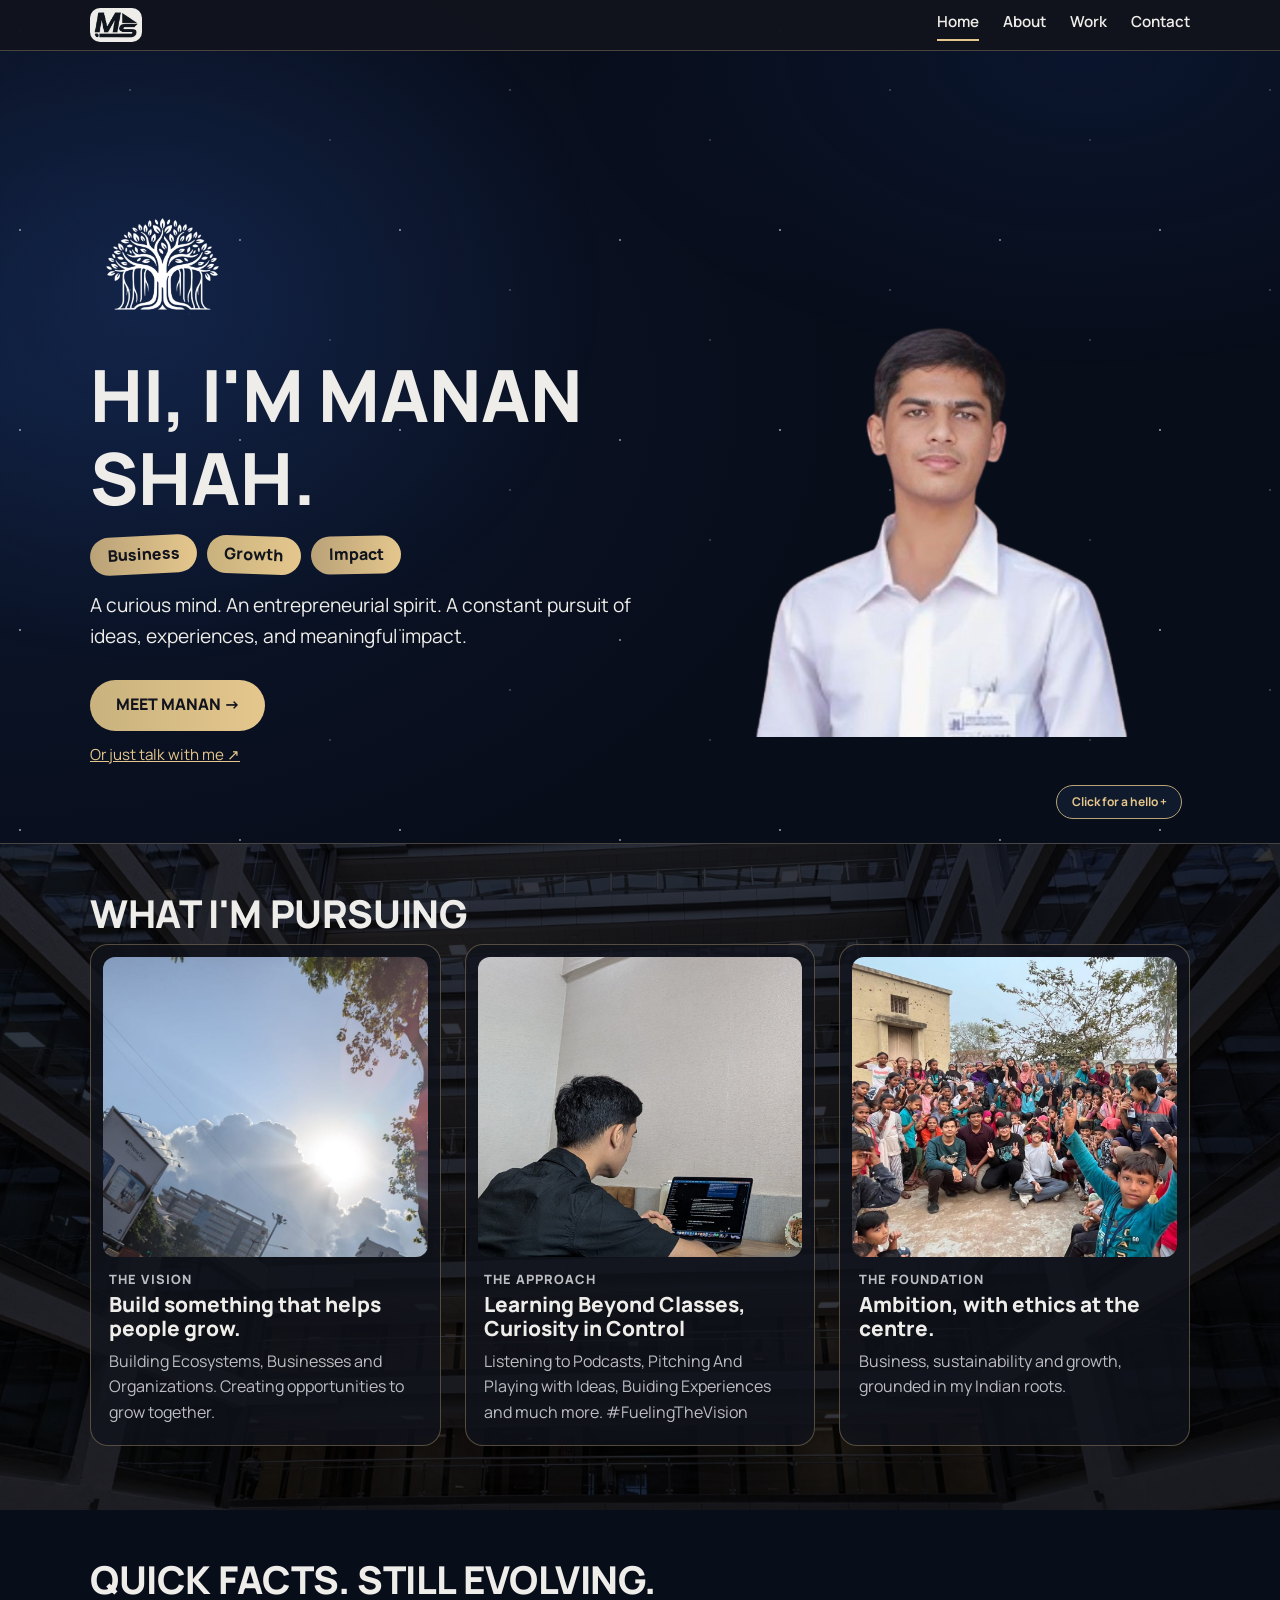
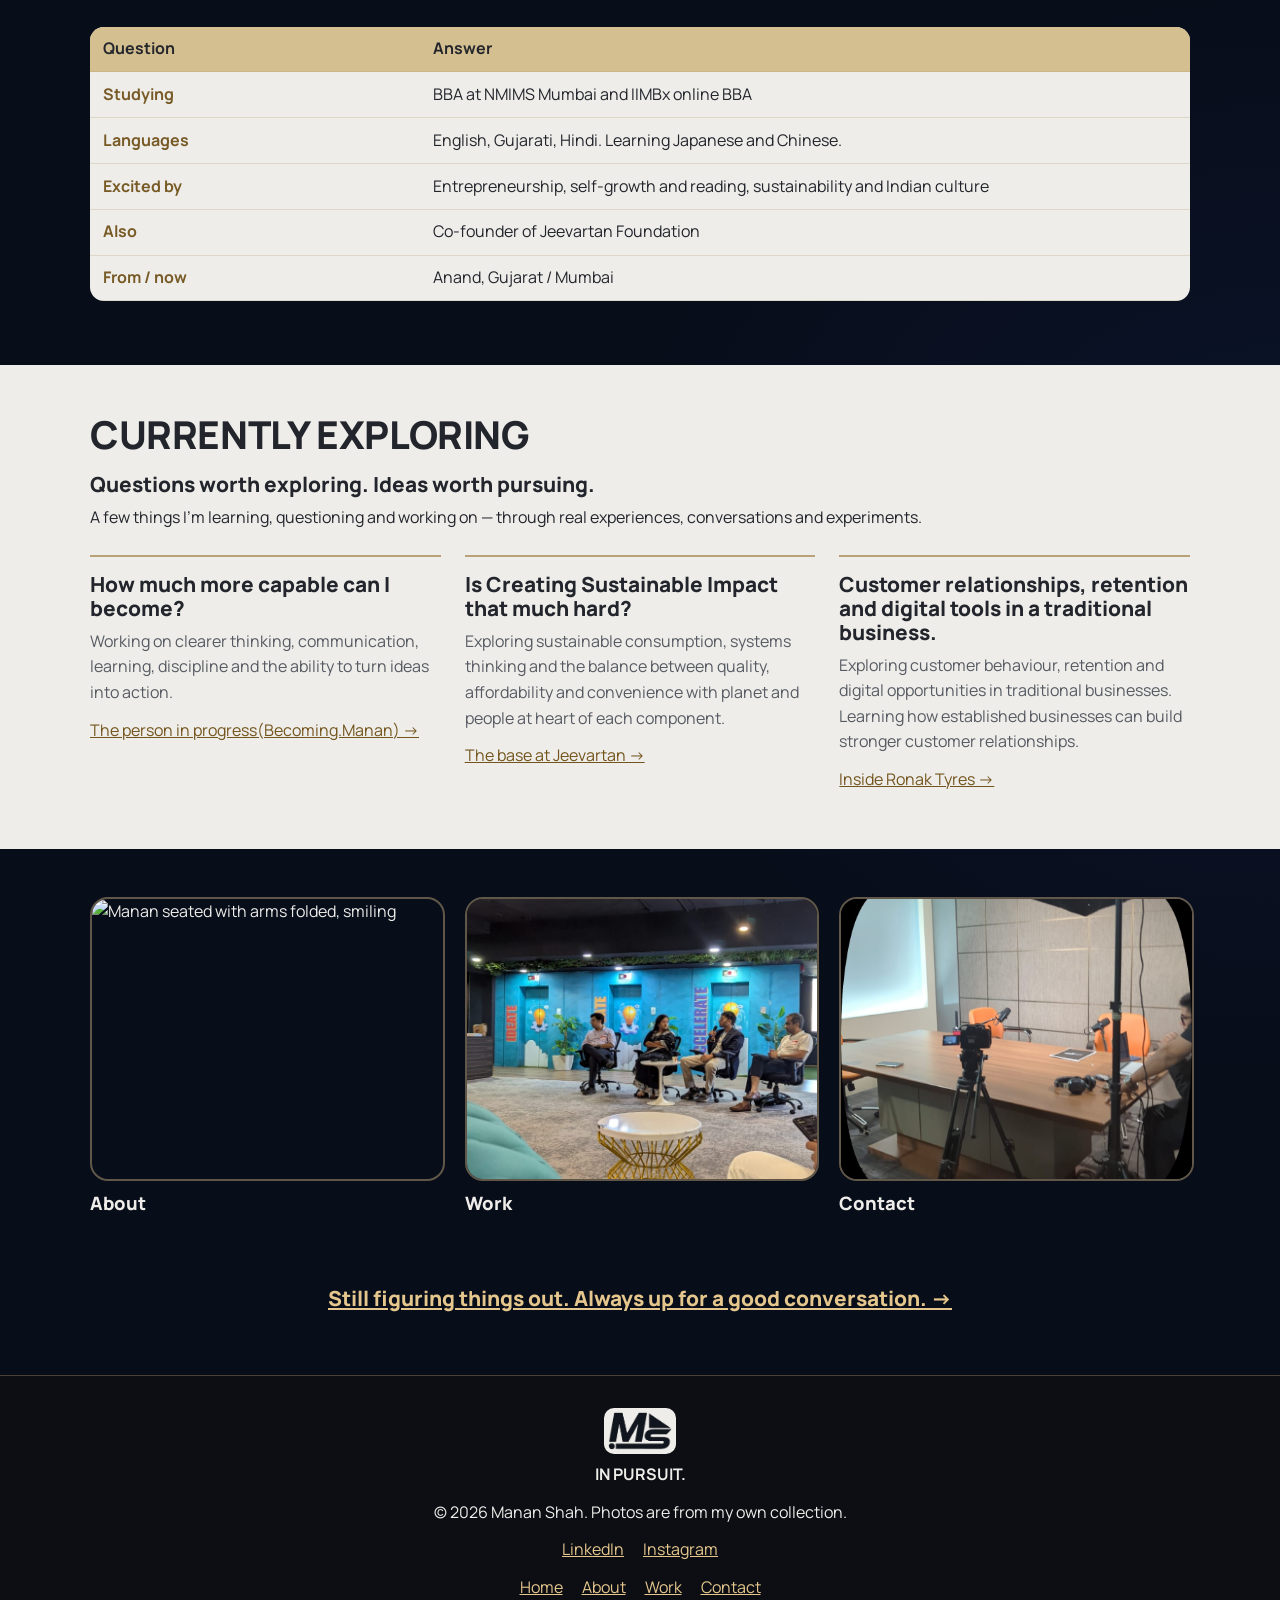
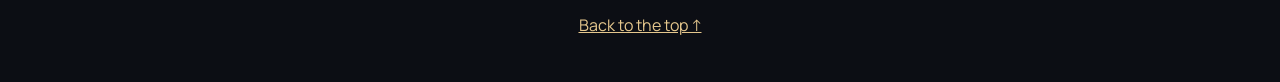
==== mananshahre-portfolio/index.html @ 9f40ce19 "Add files via upload" ====
<!DOCTYPE html>
<html lang="en">
<head>
<meta charset="utf-8">
<meta name="viewport" content="width=device-width, initial-scale=1">
<title>Home | Manan Shah | In Pursuit</title>


<link href="https://fonts.googleapis.com/css2?family=Manrope:wght@400;600;700;800&family=Instrument+Serif:ital@0;1&family=IBM+Plex+Mono:wght@400;500&display=swap" rel="stylesheet">

<link rel="stylesheet" href="css/style.css">
</head>
<body id="top">

<!-- NAVIGATION -->
<header class="site-header">
  <nav class="navbar">
    <a href="index.html" class="nav-logo">
      <img src="assets/images/ms-logo-light.png" alt="logo of Manan Shah" width="44">
    </a>

    <ul class="nav-links">
      <li><a href="index.html" class="active" >Home</a></li>
      <li><a href="about.html">About</a></li>
      <li><a href="work.html">Work</a></li>
      <li><a href="contact.html">Contact</a></li>
    </ul>
  </nav>
</header>

<main>


<section id="home" class="hero">
  <div class="hero-inner">
    <div class="hero-text">
      <img src="assets/images/banyan-tree-chosen.png" alt="White banyan tree with branching leaves and hanging roots, supplied by Manan as his growth symbol" class="hero-banyan" width="110">
      <h1 class="hero-title">HI, I'M MANAN SHAH.</h1>
      <ul class="pills">
        <li>Business</li>
        <li>Growth</li>
        <li>Impact</li>
      </ul>
      <p class="hero-sub">A curious mind. An entrepreneurial spirit. A constant pursuit of ideas, experiences, and meaningful impact.</p>
      <p class="scroll-cue"><a href="about.html">MEET MANAN &#8594;</a></p>
      <p class="hero-talk"><a href="contact.html">Or just talk with me &#8599;</a></p>
    </div>
    <details class="portrait-interaction">
      <summary><span class="hero-portrait"><img src="assets/images/manan-colour-cutout.png" alt="Colour portrait of Manan Shah, chosen by Manan" width="460"></span><span class="portrait-hint">Click for a hello +</span></summary>
      <p class="portrait-hello">Hiii! Looks like a serious face. But here's a  very unserious hello.<br><a href="contact.html">Come say hi &#8594;</a></p>
    </details>
  </div>
</section>

<section class="core-section">
  <h2>WHAT I'M PURSUING</h2>
  <div class="tile-grid">
    <article class="tile">
      <img src="assets/images/photo-street.jpg" alt="A city street with buildings, vehicles and a bright sky" width="400">
      <p class="tile-label">The Vision</p>
      <h3>Build something that helps people grow.</h3>
      <p>Building Ecosystems, Businesses and Organizations. Creating opportunities to grow together.</p>
    </article>
    <article class="tile">
      <img src="assets/images/reading.jpeg" alt="Manan working" width="400">
      <p class="tile-label">The approach</p>
      <h3>Learning Beyond Classes, Curiosity in Control </h3>
      <p> Listening to Podcasts, Pitching And Playing with Ideas, Buiding Experiences and much more. #FuelingTheVision </p>
    </article>
    <article class="tile">
      <img src="assets/images/jvrtn.jpg" alt="Family tyre shop" width="400">
      <p class="tile-label">The foundation</p>
      <h3>Ambition, with ethics at the centre.</h3>
      <p>Business, sustainability and growth, grounded in my Indian roots.</p>
    </article>
  </div>
</section>

<section class="section-light home-facts">
  <h2>QUICK FACTS. STILL EVOLVING.</h2>
  <table class="facts-table">
    <thead>
      <tr><th scope="col">Question</th><th scope="col">Answer</th></tr>
    </thead>
    <tbody>
      <tr><th scope="row">Studying</th><td>BBA at NMIMS Mumbai and IIMBx online BBA</td></tr>
      <tr><th scope="row">Languages</th><td>English, Gujarati, Hindi. Learning Japanese and Chinese.</td></tr>
      <tr><th scope="row">Excited by</th><td>Entrepreneurship, self-growth and reading, sustainability and Indian culture</td></tr>
      <tr><th scope="row">Also</th><td>Co-founder of Jeevartan Foundation</td></tr>
    <tr><th scope="row">From / now</th><td>Anand, Gujarat / Mumbai</td></tr>
    </tbody>
  </table>
</section>

<section class="section-light current-questions">
  <h2>CURRENTLY EXPLORING</h2>
  <h3>Questions worth exploring. Ideas worth pursuing.</h3>
  <p>A few things I'm learning, questioning and working on — through real experiences, conversations and experiments.</p>
  <div class="question-grid">
    <article><h3>How much more capable can I become?</h3><p>Working on clearer thinking, communication, learning, discipline and the ability to turn ideas into action.</p><a href="about.html">The person in progress(Becoming.Manan) &#8594;</a></article>
    <article><h3>Is Creating Sustainable Impact that much hard?</h3><p>Exploring sustainable consumption, systems thinking and the balance between quality, affordability and convenience with planet and people at heart of each component.</p><a href="work.html#projects">The base at Jeevartan &#8594;</a></article>
    <article><h3>Customer relationships, retention and digital tools in a traditional business.</h3><p>Exploring customer behaviour, retention and digital opportunities in traditional businesses. Learning how established businesses can build stronger customer relationships.</p><a href="work.html#business">Inside Ronak Tyres &#8594;</a></article>
  </div>
</section>

<section class="path-section">
  <a class="path-card" href="about.html">
    <img src="assets/images/photo-portrait-seated.jpg" alt="Manan seated with arms folded, smiling" width="400">
    <span class="path-label">About</span>
  </a>
  <a class="path-card" href="work.html">
    <img src="assets/images/photo-panel.jpg" alt="A panel discussion with four speakers seated on a stage" width="400">
    <span class="path-label">Work</span>
  </a>
  <a class="path-card" href="contact.html">
    <img src="assets/images/podcast.png" alt="A recording setup with microphones, headphones and people seated at a table" width="400">
    <span class="path-label">Contact</span>
  </a>
</section>

<p class="page-cta"><a href="contact.html">Still figuring things out. Always up for a good conversation. &#8594;</a></p>
</main>

<!-- FOOTER -->
<footer class="site-footer">
  <img src="assets/images/ms-logo-light.png" alt="logo of Manan Shah" width="64">
  <p class="footer-mark"><strong>IN PURSUIT.</strong></p>
  <p>&copy; 2026 Manan Shah. Photos are from my own collection.</p>
  <p><a href="https://www.linkedin.com/in/manan-shah-re/">LinkedIn</a> <a href="https://www.instagram.com/becoming.manan/">Instagram</a></p>
  <p class="footer-nav"><a href="index.html">Home</a> <a href="about.html">About</a> <a href="work.html">Work</a> <a href="contact.html">Contact</a></p>
  <p><a href="#top">Back to the top &#8593;</a></p>
</footer>

</body>
</html>
---- mananshahre-portfolio/css/style.css ----
/* Colours and spacing */
:root {
  --space: #080D1A;
  --space-2: #151E31;
  --accent: #BAA278;
  --link: #E5C78D;
  --hover: #C9B27E;
  --gold: #E5C78D;
  --text: #EEEDE9;
  --dim: #BDBEC3;
  --grad: linear-gradient(90deg, var(--accent), var(--link));
  --grad-warm: linear-gradient(90deg, var(--hover), var(--gold));
  --font-main: "Manrope", sans-serif;
  --font-serif: "Instrument Serif", serif;
  --max-width: 1100px;
  --pad: max(1.5rem, calc((100% - 1100px) / 2));
  --radius: 18px;
}

/* Page defaults */
body {
  margin: 0;
  font-family: var(--font-main);
  background-color: var(--space);
  color: var(--text);
  line-height: 1.6;
  overflow-x: hidden;
  background-image: radial-gradient(ellipse 70rem 45rem at 0% 12%, rgba(36,77,157,.16), transparent 75%), radial-gradient(ellipse 55rem 45rem at 100% 65%, rgba(25,61,139,.14), transparent 75%);
}
body::before {
  content: "";
  position: fixed;
  inset: 0;
  z-index: -1;
  background-image: radial-gradient(1.5px 1.5px at 20px 30px, rgba(255,255,255,0.9), transparent 100%),
    radial-gradient(1px 1px at 130px 90px, rgba(255,255,255,0.7), transparent 100%),
    radial-gradient(1.5px 1.5px at 240px 40px, rgba(255,255,255,0.8), transparent 100%),
    radial-gradient(1px 1px at 330px 140px, rgba(255,255,255,0.6), transparent 100%);
  background-size: 380px 200px;
}

h1, h2, h3, h4 {
  line-height: 1.15;
  margin: 0 0 0.5rem;
  font-weight: 800;
}

h2 { font-size: 2.4rem; letter-spacing: -0.01em; }
h3 { font-size: 1.3rem; }
h4 { font-size: 1.1rem; }
p { margin: 0 0 0.75rem; }

img {
  max-width: 100%;
  height: auto;
  display: block;
}
a { color: var(--link); }
a:hover { color: var(--hover); }

/* Navigation */
.site-header {
  position: sticky;
  top: 0;
  z-index: 100;
  background: rgba(17, 20, 29, 0.97);
  border-bottom: 1px solid rgba(186, 162, 120, 0.35);
}

.navbar {
  max-width: var(--max-width);
  margin: 0 auto;
  padding: 0.5rem 1.5rem;
  display: flex;
  align-items: center;
  justify-content: space-between;
}

.nav-logo img, .site-footer > img {
  background: #EEEDE9;
  border-radius: 10px;
  padding: 4px;
}

.nav-logo img {
  width: 44px;
  height: auto;
  transition: box-shadow 0.2s;
}

.nav-logo img:hover { box-shadow: 0 0 16px 4px var(--link); }
.nav-links {
  list-style: none;
  margin: 0;
  padding: 0;
  display: flex;
  gap: 1.5rem;
}
.nav-links a {
  display: inline-block;
  color: var(--text);
  text-decoration: none;
  font-weight: 600;
  font-size: 0.95rem;
  padding-bottom: 4px;
  transition: transform 0.2s, color 0.2s;
}
.nav-links a:hover { color: var(--gold); transform: translateY(-3px) rotate(-2deg); }
.nav-links a.active { border-bottom: 2px solid var(--link); }

/* Home */
.hero { border-bottom: 1px solid rgba(186, 162, 120, 0.35); background-image: radial-gradient(ellipse 600px 500px at 12% 30%, rgba(49,100,199,.2), transparent 75%), radial-gradient(ellipse 700px 420px at 85% 0%, rgba(24,59,133,.18), transparent 75%); }
.hero-inner {
  max-width: var(--max-width);
  margin: 0 auto;
  padding: 0 1.5rem;
  display: grid;
  grid-template-columns: 1fr 1fr;
  align-items: end;
  gap: 1rem;
  min-height: 88vh;
}
.hero-text { padding: 1.5rem 0 4rem; }
.hero-banyan {
  width: 145px;
  margin-bottom: 0.5rem;
  transition: transform 0.3s;
}
.hero-banyan:hover { transform: scale(1.12) rotate(-4deg); }
.hero-title { font-size: 4.5rem; margin-bottom: 1rem; }
.pills {
  list-style: none;
  margin: 0 0 1rem;
  padding: 0;
  display: flex;
  flex-wrap: wrap;
  gap: 0.6rem;
}
.pills li {
  padding: 0.4rem 1.1rem;
  border-radius: 999px;
  font-weight: 800;
  color: #11141D;
  background: var(--grad);
  transition: transform 0.2s;
}
.pills li:nth-child(1) { transform: rotate(-3deg); }
.pills li:nth-child(2) { transform: rotate(2deg); background: var(--grad-warm); }
.pills li:nth-child(3) { transform: rotate(-1deg); }
.pills li:hover { transform: rotate(4deg) scale(1.18); }
.pills li:active { transform: scale(0.9); }
.hero-sub { font-size: 1.2rem; color: var(--text); }
.scroll-cue a {
  display: inline-block;
  margin-top: 1rem;
  background: var(--grad-warm);
  color: #11141D;
  padding: 0.8rem 1.6rem;
  border-radius: 999px;
  font-weight: 800;
  text-decoration: none;
  transition: transform 0.2s;
}
.scroll-cue a:hover { transform: scale(1.08) rotate(-2deg); color: #11141D; }
.scroll-cue a:active { transform: scale(0.94); }
.hero-portrait { margin: 0; overflow: hidden; }
.hero-portrait img {
  margin-left: auto;
  width: 100%;
  max-width: 460px;
}

/* Sections and cards */
.core-section, .path-section, .section-light { padding: 3rem var(--pad) 1rem; }
.core-section {
  background-color: #32343E;
  background-image: url("../assets/images/photo-atrium.jpg");
  background-size: cover;
  background-position: center;
  background-blend-mode: multiply;
  padding-bottom: 2rem;
}
.page-banner {
  padding: 4rem var(--pad) 3rem;
  background-color: #32343E;
  background-size: cover;
  background-position: center;
  background-blend-mode: multiply;
  border-bottom: 1px solid rgba(186, 162, 120, 0.35);
}
.page-banner h2 { font-size: 3.2rem; margin-bottom: 0.25rem; }
.page-banner p {
  font-size: 1.2rem;
  color: var(--gold);
  font-weight: 700;
  margin: 0;
}
.banner-about { background-image: url("../assets/images/photo-city-building.jpg"); }
.banner-work { background-image: url("../assets/images/photo-networking.jpg"); }
.banner-contact { background-image: url("../assets/images/photo-nmims-facade.jpg"); }
.tile-grid {
  display: grid;
  grid-template-columns: repeat(3, 1fr);
  gap: 1.5rem;
  margin-bottom: 2rem;
}
.tile {
  background: rgba(17, 20, 29, 0.78);
  border: 1px solid rgba(186, 162, 120, 0.4);
  border-radius: var(--radius);
  padding: 0.75rem 0.75rem 0.5rem;
  transition: transform 0.25s, border-color 0.25s;
}
.tile:nth-child(odd):hover { transform: rotate(-2deg) translateY(-8px); border-color: var(--link); }
.tile:nth-child(even):hover { transform: rotate(2deg) translateY(-8px); border-color: var(--hover); }
.tile img {
  width: 100%;
  height: 300px;
  object-fit: cover;
  object-position: top;
  border-radius: 12px;
  margin-bottom: 0.75rem;
}
.tile h3, .tile h4, .tile p { padding: 0 0.4rem; }
.tile-label {
  color: var(--gold);
  font-weight: 800;
  text-transform: uppercase;
  letter-spacing: 0.08em;
  font-size: 0.8rem;
  margin-bottom: 0.2rem;
}
.tile p { color: var(--dim); }
.path-section {
  display: grid;
  grid-template-columns: repeat(3, 1fr);
  gap: 1.5rem;
  padding-bottom: 3rem;
}
.path-card {
  display: block;
  text-decoration: none;
  color: var(--text);
  transition: transform 0.25s;
}
.path-card:nth-child(odd):hover { transform: rotate(-2.5deg) scale(1.04); }
.path-card:nth-child(even):hover { transform: rotate(2.5deg) scale(1.04); }
.path-card:active { transform: scale(0.96); }
.path-card img {
  width: 100%;
  height: 280px;
  object-fit: cover;
  border-radius: var(--radius);
  border: 2px solid rgba(186, 162, 120, 0.5);
}
.path-label {
  display: block;
  margin-top: 0.5rem;
  font-weight: 800;
  font-size: 1.15rem;
}
.path-card:hover .path-label { color: var(--gold); }

/* About and Contact */
.about-intro, .contact-intro {
  display: grid;
  grid-template-columns: minmax(0, 420px) minmax(0, 1fr);
  gap: 2rem;
  align-items: center;
  margin-bottom: 2.5rem;
}
.about-portrait, .contact-portrait { margin: 0; }
.about-portrait img {
  width: 420px;
  max-width: 100%;
  height: 400px;
  object-fit: cover;
  object-position: center 30%;
  border-radius: var(--radius);
  border: 2px solid rgba(186, 162, 120, 0.5);
  transition: transform 0.3s;
}
.about-portrait img:hover { transform: rotate(-2deg) scale(1.03); }
.contact-portrait {
  overflow: hidden;
  aspect-ratio: 460 / 400;
  border-radius: var(--radius);
  border: 2px solid rgba(186, 162, 120, 0.5);
  background-image: none;
  background-color: #151E31;
}
.contact-portrait img { width: 100%; }
.lead {
  font-family: var(--font-serif);
  font-size: 2.2rem;
  line-height: 1.2;
}

/* Journey and awards */
.journey {
  list-style: none;
  margin: 1rem 0 2.5rem;
  padding: 0;
}
.journey-step {
  display: grid;
  grid-template-columns: 280px 1fr;
  gap: 1.5rem;
  align-items: center;
  padding: 1.25rem 0;
  border-top: 2px solid rgba(186, 162, 120, 0.3);
}
.journey-step img {
  width: 100%;
  height: 200px;
  object-fit: cover;
  border-radius: var(--radius);
  transition: transform 0.25s;
}
.journey-step:nth-child(odd) img:hover { transform: rotate(-3deg) scale(1.05); }
.journey-step:nth-child(even) img:hover { transform: rotate(3deg) scale(1.05); }
.journey-when {
  color: var(--link);
  font-weight: 800;
  text-transform: uppercase;
  letter-spacing: 0.06em;
  font-size: 0.8rem;
}
.facts-table {
  border-collapse: collapse;
  width: 100%;
  max-width: 640px;
  margin-bottom: 2rem;
}
.facts-table th, .facts-table td {
  text-align: left;
  padding: 0.6rem 0.8rem;
  border-bottom: 1px solid rgba(186, 162, 120, 0.3);
}
.facts-table thead th { background: #D4BF91; color: #24262C; }
.facts-table tbody th { width: 30%; color: var(--gold); }
.facts-table tbody tr:hover { background: rgba(186, 162, 120, 0.15); }
.closing-line {
  margin: 2rem 0;
  padding: 1.5rem;
  background: var(--space-2);
  border-left: 6px solid var(--hover);
  border-radius: var(--radius);
  font-family: var(--font-serif);
  font-size: 1.8rem;
}
.closing-line p { margin: 0; }
.page-cta {
  text-align: center;
  padding: 1rem 1.5rem 3rem;
  font-weight: 800;
  font-size: 1.3rem;
}
.page-cta a { display: inline-block; transition: transform 0.2s; }
.page-cta a:hover { transform: scale(1.12) rotate(-2deg); }

/* Work */
.category { margin-bottom: 2rem; }
.category-title {
  border-bottom: 3px solid var(--accent);
  padding-bottom: 0.4rem;
  margin-bottom: 0.8rem;
}
.category-letter {
  display: inline-block;
  background: var(--grad-warm);
  color: #11141D;
  border-radius: 8px;
  padding: 0 0.6rem;
  margin-right: 0.4rem;
}
.entry-list { margin: 0 0 1rem; padding-left: 1.2rem; }
.entry-list li { margin-bottom: 0.4rem; }
.entry-list strong { color: var(--gold); }
.photo-row {
  display: flex;
  flex-wrap: wrap;
  gap: 1rem;
  margin: 1rem 0;
}
.photo-row figure {
  margin: 0;
  flex: 1 1 180px;
  transition: transform 0.25s;
}
.photo-row figure:nth-child(odd):hover { transform: rotate(-3deg) scale(1.05); }
.photo-row figure:nth-child(even):hover { transform: rotate(3deg) scale(1.05); }
.photo-row img {
  width: 100%;
  height: 260px;
  object-fit: cover;
  border-radius: var(--radius);
}
.awards-row img { height: 220px; }
figcaption {
  font-size: 0.85rem;
  color: var(--dim);
  margin-top: 0.3rem;
}

/* Contact form */
.contact-list { padding-left: 1.2rem; }
.contact-form { max-width: 600px; }
.contact-form label {
  display: block;
  font-weight: 700;
  margin-bottom: 0.25rem;
}
.contact-form input, .contact-form textarea {
  width: 100%;
  box-sizing: border-box;
  padding: 0.7rem;
  font: inherit;
  color: #22252C;
  background: #EEEDE9;
  border: 2px solid rgba(186, 162, 120, 0.4);
  border-radius: 10px;
  border-color: #CEBE9E;
}
.contact-form input:focus, .contact-form textarea:focus {
  outline: none;
  border-color: #E5C78D;
  box-shadow: 0 0 0 3px rgba(229,199,141,0.2);
}
.form-off { color: var(--dim); font-size: 0.9rem; }
.button {
  background: var(--grad-warm);
  color: #11141D;
  border: none;
  padding: 0.8rem 1.6rem;
  border-radius: 999px;
  font: inherit;
  font-weight: 800;
  cursor: pointer;
  transition: transform 0.2s;
}
.whatsapp-button {
  display: inline-block;
  background: #E5C78D;
  color: #342909;
  text-decoration: none;
  padding: 0.8rem 1.6rem;
  transition: background-color 0.2s, color 0.2s, transform 0.2s;
}
.whatsapp-button:hover {
  background:#faffeb ;
  color: #E5C78D;
}
.button:hover { transform: scale(1.08) rotate(-2deg); }
.button:active { transform: scale(0.92); }

/* Footer */
.site-footer {
  background: #0C0E14;
  border-top: 1px solid rgba(186, 162, 120, 0.35);
  text-align: center;
  padding: 2rem 1.5rem;
}
.site-footer > img { margin: 0 auto 0.5rem; }
.site-footer a { margin: 0 0.5rem; }

/* Reading and project details */
.reading-copy { max-width: 70ch; }
.current-questions { padding-bottom: 3rem; }
.current-questions h2 { margin-bottom: 1rem; }
.question-grid {
  display: grid;
  grid-template-columns: repeat(3, 1fr);
  gap: 1.5rem;
  margin: 1.5rem 0;
}
.question-grid article { border-top: 2px solid var(--accent); padding-top: 1rem; }
.question-grid p { color: var(--dim); }
.perspective-grid { grid-template-columns: repeat(2, 1fr); }
.archive-nav {
  display: flex;
  flex-wrap: wrap;
  gap: 0.7rem;
  margin: 1.5rem 0 2.5rem;
}
.archive-nav a {
  padding: 0.6rem 0.8rem;
  background: var(--space-2);
  border-radius: 8px;
}
.case-grid {
  display: grid;
  grid-template-columns: repeat(2, minmax(0, 1fr));
  gap: 1.5rem;
  align-items: start;
  margin-bottom: 2rem;
}
.case-story {
  background: var(--space-2);
  border: 1px solid rgba(186,162,120,0.4);
  border-radius: var(--radius);
  padding: 1.4rem;
}
.case-story h4 { font-size: 1.4rem; }
.case-story > p:not(.tile-label) { color: var(--dim); }
.case-photo { margin: 1.2rem 0; }
.case-photo img {
  width: 100%;
  height: 230px;
  object-fit: cover;
  object-position: center;
  border-radius: 12px;
}
.case-story summary {
  cursor: pointer;
  color: var(--link);
  font-weight: 700;
  padding: 0.8rem 0;
  min-height: 24px;
}
.case-story summary:hover { color: var(--gold); }
.case-story summary:focus-visible { outline: 2px solid var(--link); outline-offset: 4px; }
.case-story details[open] summary { border-bottom: 1px solid var(--accent); margin-bottom: 1rem; }
.case-body h5 {
  font-size: 1rem;
  color: var(--gold);
  margin: 1.2rem 0 0.3rem;
}
.case-body p { margin-bottom: 0.8rem; }
.conversation-topics {
  display: flex;
  flex-wrap: wrap;
  gap: 0.5rem;
  list-style: none;
  padding: 0;
  margin: 1rem 0;
}
.conversation-topics li {
  background: var(--space-2);
  border: 1px solid var(--accent);
  border-radius: 8px;
  padding: 0.4rem 0.65rem;
  font-size: 0.9rem;
}
.contact-closing { margin: 2rem 0; color: var(--gold); }
section[id] { scroll-margin-top: 140px; }
.case-photo img[src*="poster-"] { object-fit: contain; height: 300px; }
.section-light { padding-bottom: 2rem; }
.current-questions, .perspective-grid, .facts-table, #projects .case-story, #learning {
  --space-2: #FAF9F6;
  --text: #22252C;
  --dim: #565A62;
  --gold: #775A25;
  --link: #73541D;
  --hover: #574019;
  background-color: #EEEDE9;
  color: var(--text);
}
.perspective-grid, #learning { padding: 1.5rem; border-radius: var(--radius); }
#learning { margin-top: 2rem; }
#projects .case-story { border-color: #CEBE9E; }
::selection { background: #18376D; color: #F6D99E; }
::-moz-selection { background: #18376D; color: #F6D99E; }
a, button, summary { -webkit-tap-highlight-color: rgba(229,199,141,.2); }
a:focus-visible, button:focus-visible, summary:focus-visible { outline: 2px solid #E5C78D; outline-offset: 5px; }
.hero-talk { font-size: .95rem; margin-top: .7rem; }
.text-cta {
  display: inline-block;
  margin-top: .7rem;
  font-weight: 800;
  text-underline-offset: 5px;
}
.home-facts { padding-top: 3rem; padding-bottom: 2rem; }
.home-facts h2 { margin-bottom: 1.5rem; }
.home-facts .facts-table {
  max-width: none;
  border-radius: 14px;
  overflow: hidden;
}

/* Portrait greeting */
.portrait-interaction {
  position: relative;
  align-self: end;
  margin: 0;
  padding-bottom: 1.5rem;
}
.portrait-interaction summary {
  list-style: none;
  cursor: pointer;
  position: relative;
}
.portrait-interaction summary::-webkit-details-marker { display: none; }
.portrait-interaction .hero-portrait {
  display: block;
  aspect-ratio: 1;
  overflow: hidden;
}
.portrait-interaction img { transition: transform .3s; transform-origin: center bottom; }
.portrait-interaction summary:hover img { transform: translateY(-5px) rotate(1deg); }
.portrait-interaction summary:active img { transform: scale(.97); }
.portrait-interaction[open] img { transform: rotate(-2deg); }
.portrait-hint {
  position: absolute;
  bottom: 0;
  right: .5rem;
  background: #101A2D;
  border: 1px solid #BAA278;
  color: #E5C78D;
  border-radius: 30px;
  padding: .4rem .9rem;
  font-size: .75rem;
  font-weight: 700;
}
.portrait-hello {
  position: absolute;
  z-index: 2;
  bottom: 4rem;
  left: .5rem;
  max-width: 230px;
  padding: 1rem 1.2rem;
  border-radius: 18px;
  background: #EEEDE9;
  color: #22252C;
  box-shadow: 0 10px 30px #080D1A80;
  font-size: .95rem;
}
.portrait-hello a { color: #73541D; }
.journey-step img.school-logo {
  height: 150px;
  width: 100%;
  object-fit: contain;
  padding: 1rem;
  box-sizing: border-box;
  background: #FAF9F6;
}
.journey-step img.school-logo:hover { transform: translateY(-3px); }
.journey-body p { max-width: 65ch; }
.journey-awards {
  margin-top: 3rem;
  padding: 1.6rem;
  border: 1px solid #BAA27866;
  border-radius: 18px;
}
.award-facts {
  display: flex;
  flex-wrap: wrap;
  gap: 1.5rem;
  list-style: none;
  padding: 0;
  margin: 1.5rem 0;
}
.award-facts li { flex: 1 1 180px; }
.award-facts strong {
  display: block;
  color: #E5C78D;
  font-size: 1.3rem;
}
.journey-awards .awards-row img {
  height: 270px;
  object-fit: contain;
  background: #151E31;
}
#communities .case-grid { align-items: stretch; }
#communities .case-story {
  display: grid;
  grid-template-rows: 2.8rem 3.3rem 4.6rem 345px auto;
  gap: .5rem;
}
#communities .case-story > .tile-label, #communities .case-story > h4, #communities .case-story > p { margin: 0; }
#communities .case-story .case-photo { margin: 0; }
#communities .case-photo img, #communities .case-photo img[src*="poster-"] {
  height: 300px;
  width: 100%;
  background: #080D1A;
}
#communities .case-story details { align-self: start; }
#communities > .photo-row { display: grid; grid-template-columns: repeat(3,minmax(0,1fr)); }
#communities > .photo-row img { height: 240px; }

/* Community panel */
.community-purpose {
  height: 300px;
  box-sizing: border-box;
  display: flex;
  flex-direction: column;
  justify-content: center;
  gap: 1.3rem;
  padding: 0;
  overflow: hidden;
  border-radius: 12px;
  background: linear-gradient(135deg,#182847,#0C1528);
  border: 1px solid #BAA27866;
}
.community-purpose img {
  display: block;
  width: 100%;
  height: 100%;
  object-fit: contain;
}
.community-purpose span {
  color: #E5C78D;
  font-size: .7rem;
  letter-spacing: .08em;
}
.community-purpose p {
  font-family: var(--font-serif);
  font-size: 2.1rem;
  line-height: 1.2;
  margin: 0;
}
.growth-closing img { width: 64px; margin-bottom: .75rem; }

/* Soft hover glow */
@media (min-width: 801px) {
  main > section {
    position: relative;
    isolation: isolate;
  }
  main > section::after {
    content: "";
    position: absolute;
    inset: 0;
    z-index: -1;
    pointer-events: none;
    background: radial-gradient(ellipse at center, #22478224, transparent 70%);
    opacity: 0;
    transition: opacity .4s;
  }
  main > section:hover::after { opacity: 1; }
}

/* Smaller screens */
@media (max-width: 800px) {
  .hero-inner, .about-intro, .contact-intro, .journey-step { grid-template-columns: 1fr; }
  .tile-grid, .path-section { grid-template-columns: 1fr; }
  .path-section { padding-top: 0; }
  .hero-inner { min-height: 0; align-items: start; }
  .hero-text { padding: 1.5rem 0 0; }
  .hero-title { font-size: 3rem; }
  .navbar { flex-direction: column; gap: 0.4rem; }
  .nav-links {
    gap: 0.8rem;
    font-size: 0.85rem;
    flex-wrap: wrap;
    justify-content: center;
  }
  h2, .page-banner h2 { font-size: 2rem; }
  .question-grid, .perspective-grid, .case-grid { grid-template-columns: 1fr; }
  .case-story { padding: 1.1rem; }
  .archive-nav { flex-direction: column; align-items: stretch; }
  .archive-nav a { display: block; }
  .portrait-interaction { width: min(100%,460px); justify-self: center; }
  #communities .case-story { grid-template-rows: auto auto auto 345px auto; }
  #communities > .photo-row { grid-template-columns: 1fr; }
  .journey-awards { padding: 1rem; }
}
@media (prefers-reduced-motion: reduce) {
  *, *::before, *::after { transition: none !important; scroll-behavior: auto !important; }
}
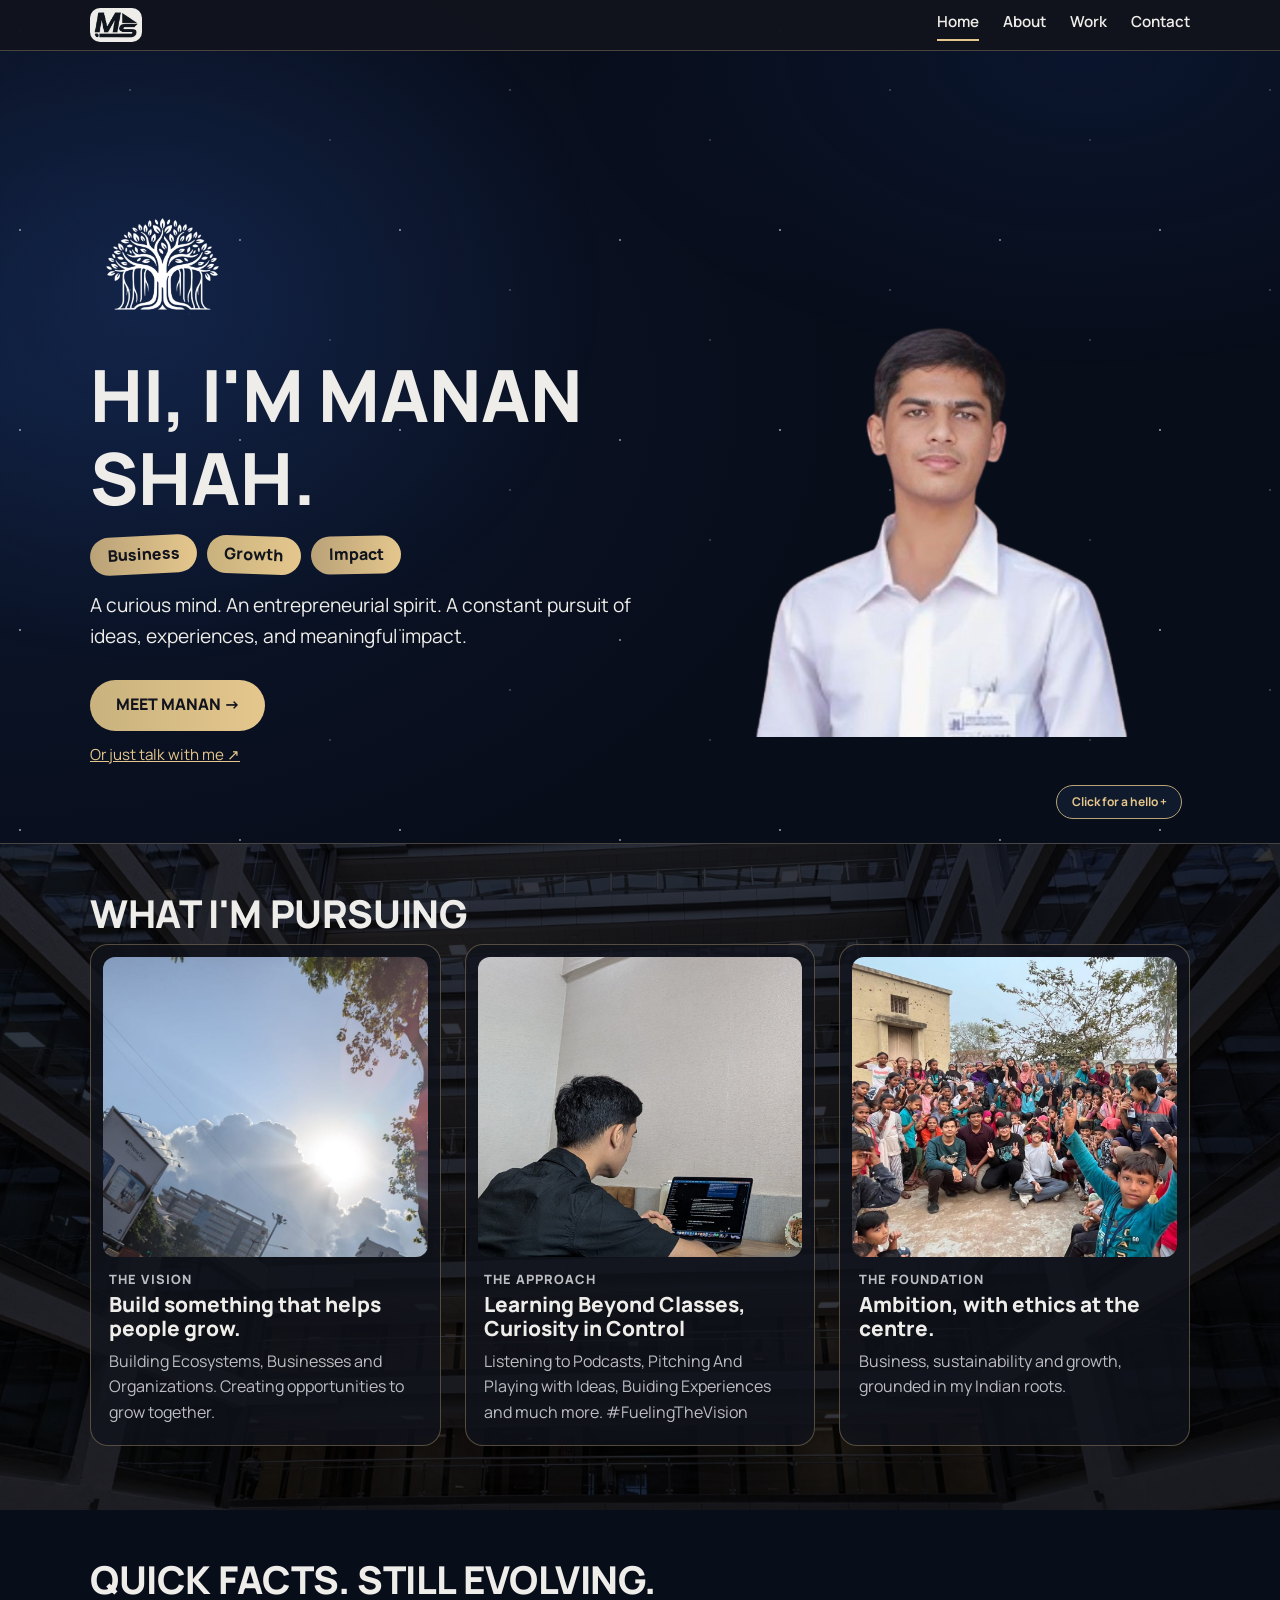
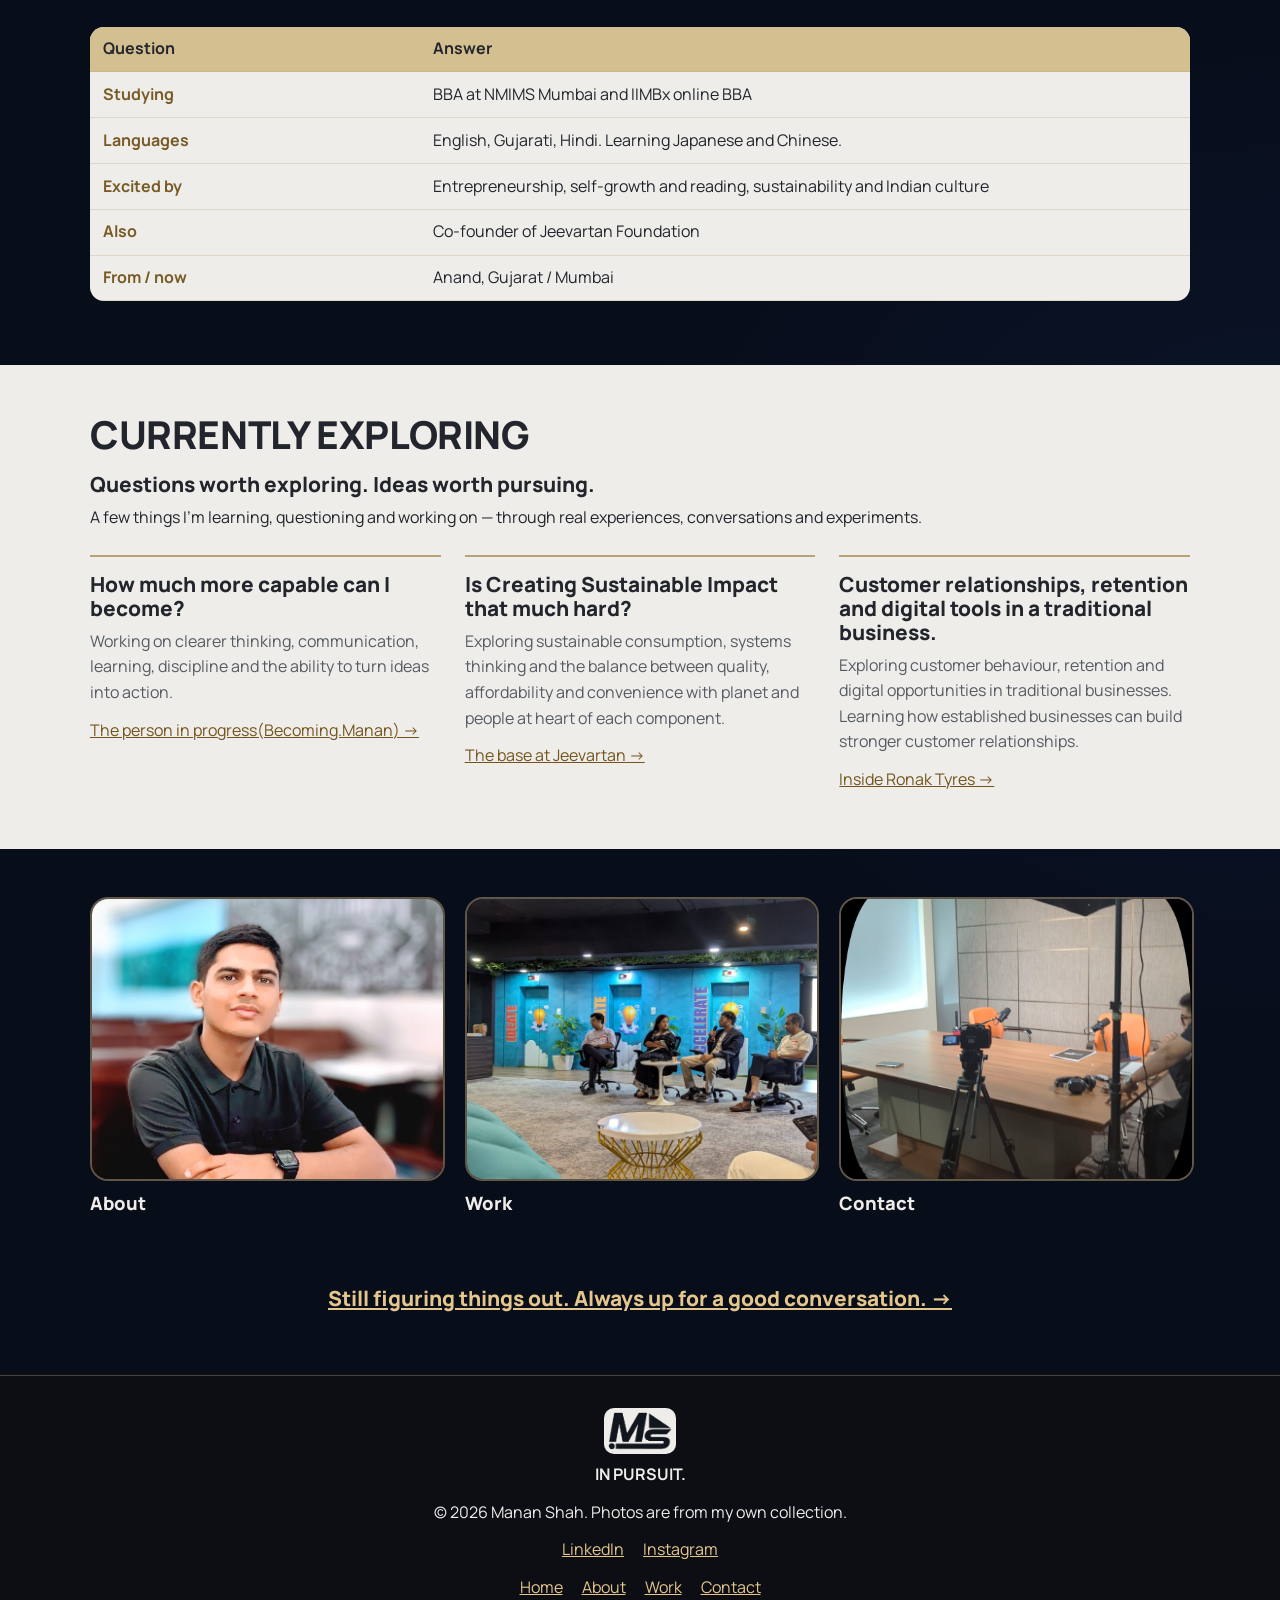
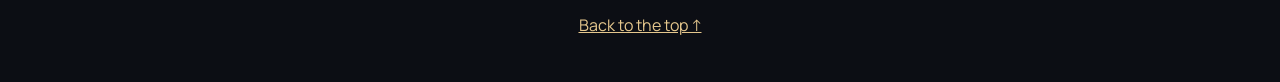
==== commit 11ac7342: "Update index.html" ====
--- a/mananshahre-portfolio/index.html
+++ b/mananshahre-portfolio/index.html
@@ -105,7 +105,7 @@
 
 <section class="path-section">
   <a class="path-card" href="about.html">
-    <img src="assets/images/photo-portrait-seated.jpg" alt="Manan seated with arms folded, smiling" width="400">
+    <img src="photo-portrait-seated.jpg" alt="Manan seated with arms folded, smiling" width="400">
     <span class="path-label">About</span>
   </a>
   <a class="path-card" href="work.html">
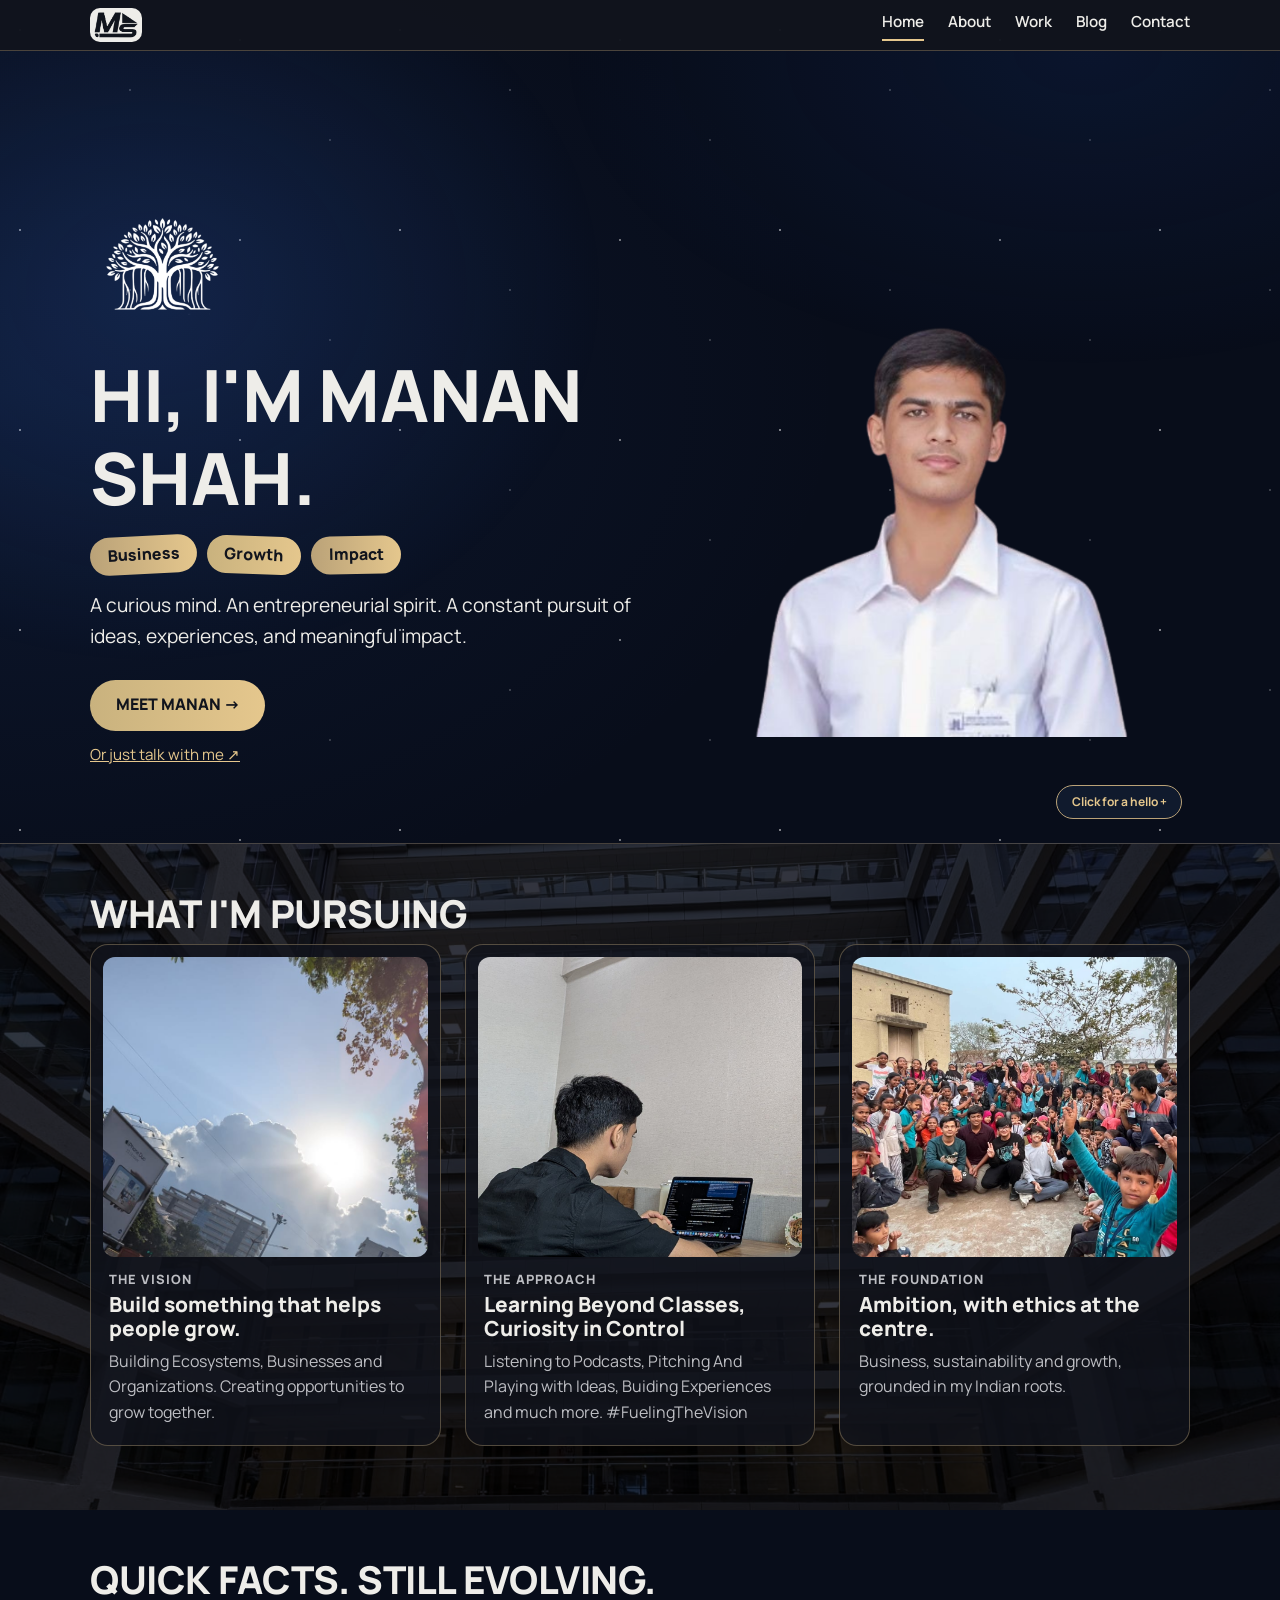
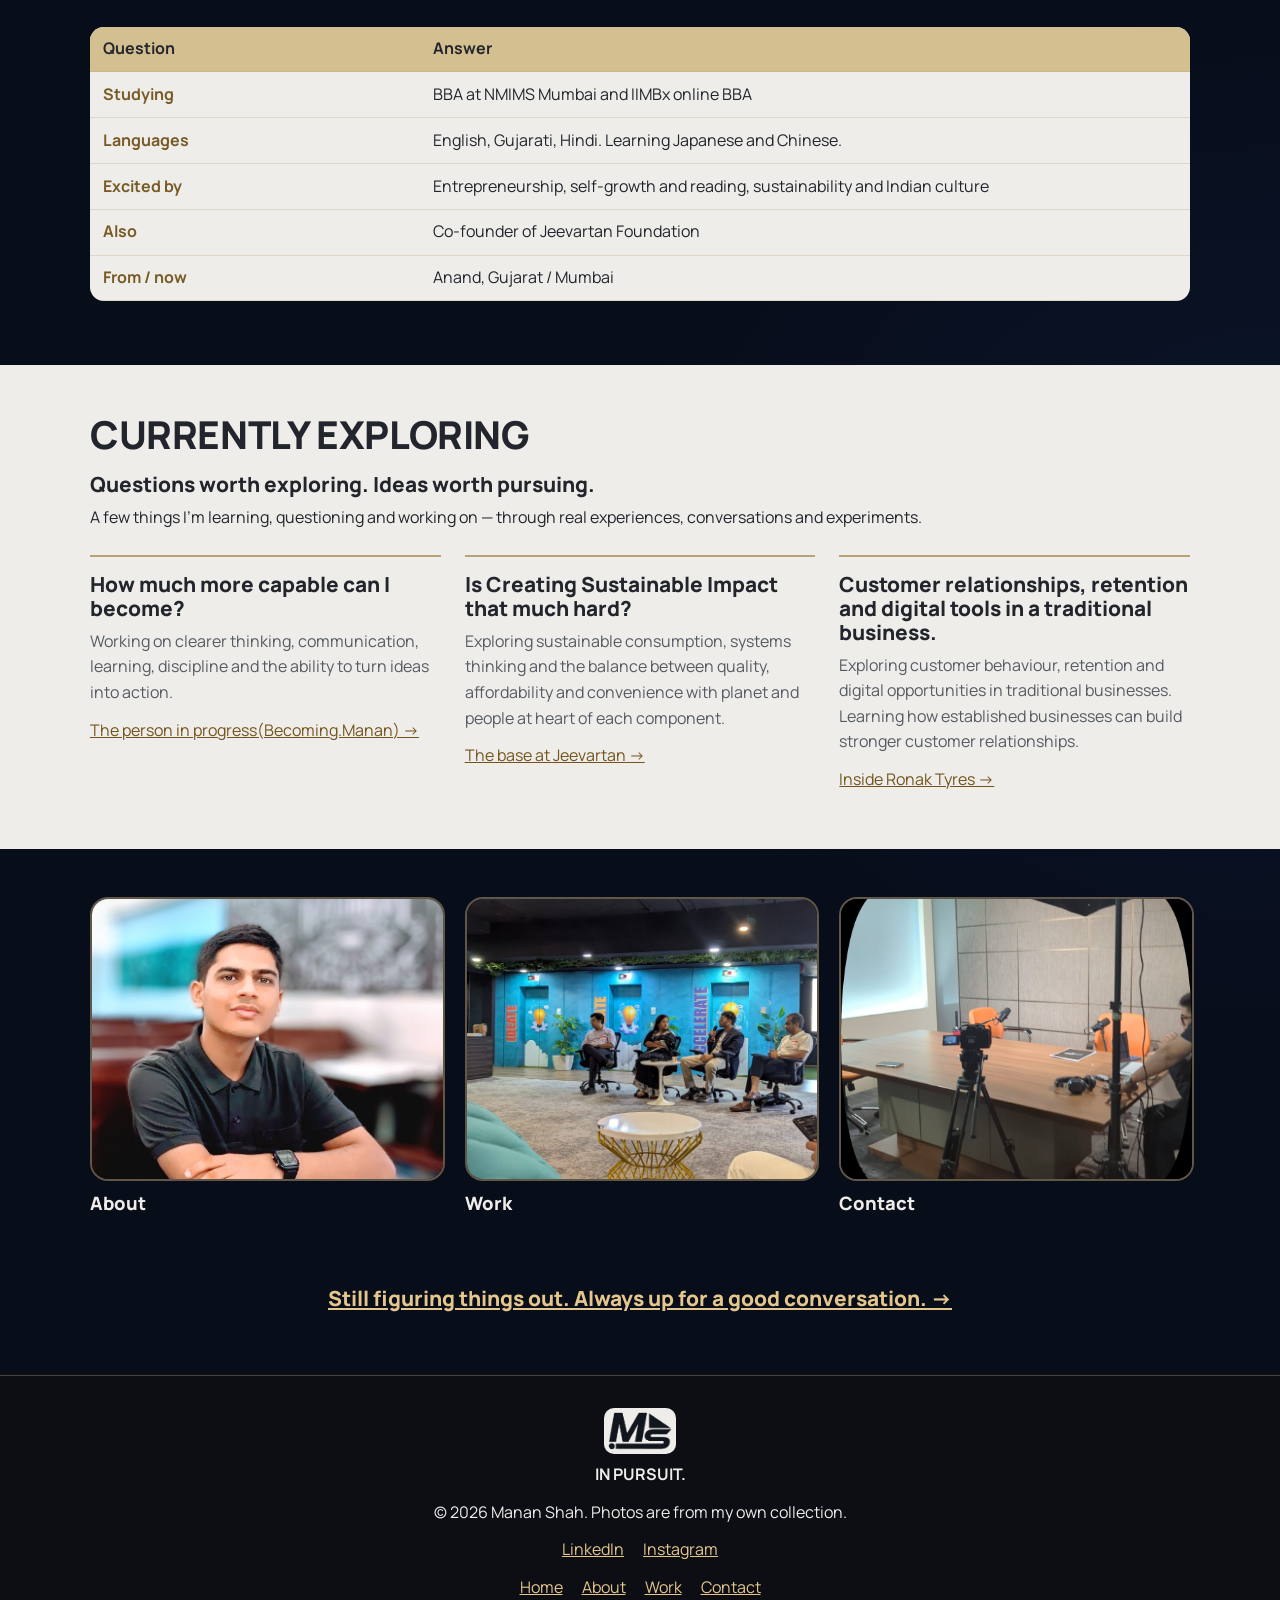
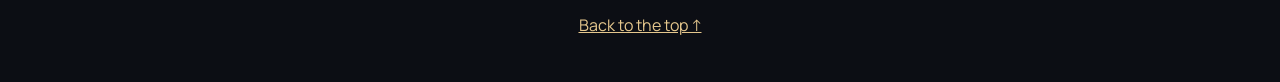
==== commit 5a1c1c0d: "Add Google-protected writing room, blog and white MS tab icon" ====
--- a/mananshahre-portfolio/index.html
+++ b/mananshahre-portfolio/index.html
@@ -9,6 +9,7 @@
 <link href="https://fonts.googleapis.com/css2?family=Manrope:wght@400;600;700;800&family=Instrument+Serif:ital@0;1&family=IBM+Plex+Mono:wght@400;500&display=swap" rel="stylesheet">
 
 <link rel="stylesheet" href="css/style.css">
+<link rel="icon" type="image/png" href="../favicon.png">
 </head>
 <body id="top">
 
@@ -23,6 +24,7 @@
       <li><a href="index.html" class="active" >Home</a></li>
       <li><a href="about.html">About</a></li>
       <li><a href="work.html">Work</a></li>
+      <li><a href="blog.html">Blog</a></li>
       <li><a href="contact.html">Contact</a></li>
     </ul>
   </nav>
--- a/mananshahre-portfolio/css/style.css
+++ b/mananshahre-portfolio/css/style.css
@@ -759,3 +759,236 @@
 @media (prefers-reduced-motion: reduce) {
   *, *::before, *::after { transition: none !important; scroll-behavior: auto !important; }
 }
+
+/* Blog section */
+.banner-blog { background-image: url("../assets/images/photo-books-michelin.jpg"); }
+
+.post-list {
+  display: grid;
+  gap: 1.5rem;
+  max-width: 760px;
+  margin: 1.5rem 0 3rem;
+}
+.post-card {
+  background: var(--space-2);
+  border: 2px solid rgba(186, 162, 120, 0.3);
+  border-radius: var(--radius);
+  padding: 1.5rem 1.75rem;
+  transition: transform 0.2s, border-color 0.2s;
+}
+.post-card:nth-child(odd):hover { transform: rotate(-1deg) translateY(-6px); border-color: var(--link); }
+.post-card:nth-child(even):hover { transform: rotate(1deg) translateY(-6px); border-color: var(--hover); }
+.post-card h3 { margin: 0.25rem 0 0.5rem; font-size: 1.6rem; }
+.post-card h3 a { color: var(--text); text-decoration: none; }
+.post-card h3 a:hover { color: var(--gold); }
+.post-card p { color: var(--dim); }
+.post-more { margin: 0; font-weight: 700; }
+
+.post-meta {
+  color: var(--link);
+  font-weight: 800;
+  text-transform: uppercase;
+  letter-spacing: 0.06em;
+  font-size: 0.8rem;
+  margin: 0;
+}
+
+/* Single post page */
+.article-body {
+  max-width: 720px;
+  margin: 0 auto;
+  padding: 3.5rem 1.5rem 1rem;
+}
+.article-title {
+  font-size: 3rem;
+  margin: 0.4rem 0 1.75rem;
+}
+.article-body > p { font-size: 1.12rem; margin-bottom: 1.25rem; }
+.article-note {
+  background: var(--space-2);
+  border-left: 6px solid var(--link);
+  border-radius: var(--radius);
+  padding: 1rem 1.25rem;
+  font-family: var(--font-serif);
+  font-size: 1.35rem !important;
+  color: var(--gold);
+}
+.article-quote {
+  margin: 2rem 0;
+  padding: 1.25rem 1.5rem;
+  border-left: 6px solid var(--hover);
+  background: var(--space-2);
+  border-radius: var(--radius);
+  font-family: var(--font-serif);
+  font-size: 1.7rem;
+}
+.article-quote p { margin: 0; }
+.voice-note-chip {
+  margin: 2rem 0;
+  padding: 1.25rem 1.5rem;
+  border: 2px dashed rgba(186, 162, 120, 0.5);
+  border-radius: var(--radius);
+}
+.voice-note-label {
+  color: var(--link);
+  font-weight: 800;
+  margin: 0 0 0.4rem;
+}
+.voice-note-chip p:last-child { margin: 0; color: var(--dim); }
+.article-end {
+  font-family: var(--font-serif);
+  font-size: 1.5rem !important;
+  color: var(--gold);
+  margin-top: 2.5rem;
+}
+
+@media (max-width: 720px) {
+  .article-title { font-size: 2.2rem; }
+}
+
+/* Writing room (private editor) */
+.write-banner {
+  padding: 3rem var(--pad) 2rem;
+  border-bottom: 1px solid rgba(186, 162, 120, 0.35);
+}
+.write-banner h2 { font-size: 3rem; margin: 0.3rem 0; }
+.write-banner-sub { color: var(--gold); font-weight: 700; margin: 0; }
+
+.write-layout {
+  display: grid;
+  grid-template-columns: 1fr 340px;
+  gap: 2rem;
+  padding: 2.5rem var(--pad) 3rem;
+}
+@media (max-width: 860px) {
+  .write-layout { grid-template-columns: 1fr; }
+}
+
+.write-compose {
+  background: var(--space-2);
+  border: 2px solid rgba(186, 162, 120, 0.3);
+  border-radius: var(--radius);
+  padding: 1.5rem 1.75rem;
+}
+.write-toolbar {
+  display: flex;
+  gap: 0.5rem;
+  flex-wrap: wrap;
+  margin-bottom: 1.25rem;
+}
+.write-toolbar button {
+  background: transparent;
+  color: var(--link);
+  border: 1.5px solid rgba(186, 162, 120, 0.45);
+  border-radius: 10px;
+  padding: 0.35rem 0.8rem;
+  font-family: var(--font-main);
+  font-weight: 700;
+  font-size: 0.95rem;
+  cursor: pointer;
+}
+.write-toolbar button:hover { border-color: var(--link); color: var(--gold); }
+.write-field-label {
+  color: var(--link);
+  font-weight: 800;
+  text-transform: uppercase;
+  letter-spacing: 0.06em;
+  font-size: 0.75rem;
+  margin: 1rem 0 0.35rem;
+}
+.write-field {
+  border: 1.5px solid rgba(186, 162, 120, 0.35);
+  border-radius: 12px;
+  padding: 0.8rem 1rem;
+  color: var(--text);
+}
+.write-title-field { font-weight: 800; font-size: 1.15rem; }
+.write-body-field {
+  min-height: 220px;
+  color: var(--dim);
+  line-height: 1.7;
+}
+.write-actions {
+  display: flex;
+  gap: 0.75rem;
+  margin-top: 1.5rem;
+  flex-wrap: wrap;
+}
+.write-btn {
+  border-radius: 999px;
+  padding: 0.7rem 1.6rem;
+  font-family: var(--font-main);
+  font-weight: 800;
+  font-size: 1rem;
+  cursor: pointer;
+  border: 2px solid transparent;
+}
+.write-btn-draft {
+  background: transparent;
+  color: var(--link);
+  border-color: rgba(186, 162, 120, 0.5);
+}
+.write-btn-publish {
+  background: var(--grad-warm);
+  color: #11141D;
+}
+.write-hint { color: var(--dim); font-size: 0.9rem; margin: 0.9rem 0 0; }
+.write-hint-audio { color: var(--gold); }
+
+.write-panel {
+  background: var(--space-2);
+  border: 2px solid rgba(186, 162, 120, 0.3);
+  border-radius: var(--radius);
+  padding: 1.25rem 1.5rem;
+  margin-bottom: 1.5rem;
+}
+.write-panel h3 { margin: 0; }
+.write-panel-sub { color: var(--dim); font-size: 0.85rem; margin: 0.2rem 0 0.8rem; }
+.write-list { list-style: none; margin: 0; padding: 0; }
+.write-list li {
+  padding: 0.6rem 0;
+  border-top: 1px solid rgba(186, 162, 120, 0.25);
+  font-weight: 700;
+}
+.write-list li span {
+  display: block;
+  color: var(--dim);
+  font-weight: 400;
+  font-size: 0.8rem;
+}
+
+/* Writing room form elements */
+.write-input, .write-textarea {
+  width: 100%;
+  box-sizing: border-box;
+  background: transparent;
+  border: 1.5px solid rgba(186, 162, 120, 0.35);
+  border-radius: 12px;
+  padding: 0.8rem 1rem;
+  color: var(--text);
+  font-family: var(--font-main);
+  font-size: 1.05rem;
+}
+.write-input:focus, .write-textarea:focus { outline: none; border-color: var(--link); }
+.write-input { font-weight: 800; font-size: 1.15rem; }
+.write-textarea { min-height: 220px; line-height: 1.7; resize: vertical; }
+.write-preview {
+  border: 1.5px dashed rgba(186, 162, 120, 0.35);
+  border-radius: 12px;
+  padding: 0.8rem 1rem;
+  min-height: 80px;
+}
+.write-preview p { color: var(--dim); }
+.write-row-actions { float: right; }
+.write-row-actions a { font-size: 0.8rem; font-weight: 400; margin-left: 0.6rem; }
+
+/* Keep private editor panels truly hidden, including grid layouts. */
+[hidden] { display: none !important; }
+.write-compose, .write-side { min-width: 0; }
+.write-preview, .write-list { overflow-wrap: anywhere; }
+.write-btn:disabled { opacity: .6; cursor: wait; }
+@media (max-width: 480px) {
+  .write-banner h2 { font-size: 2.25rem; }
+  .write-compose { padding: 1rem; }
+  .write-banner { padding-top: 2rem; }
+}
